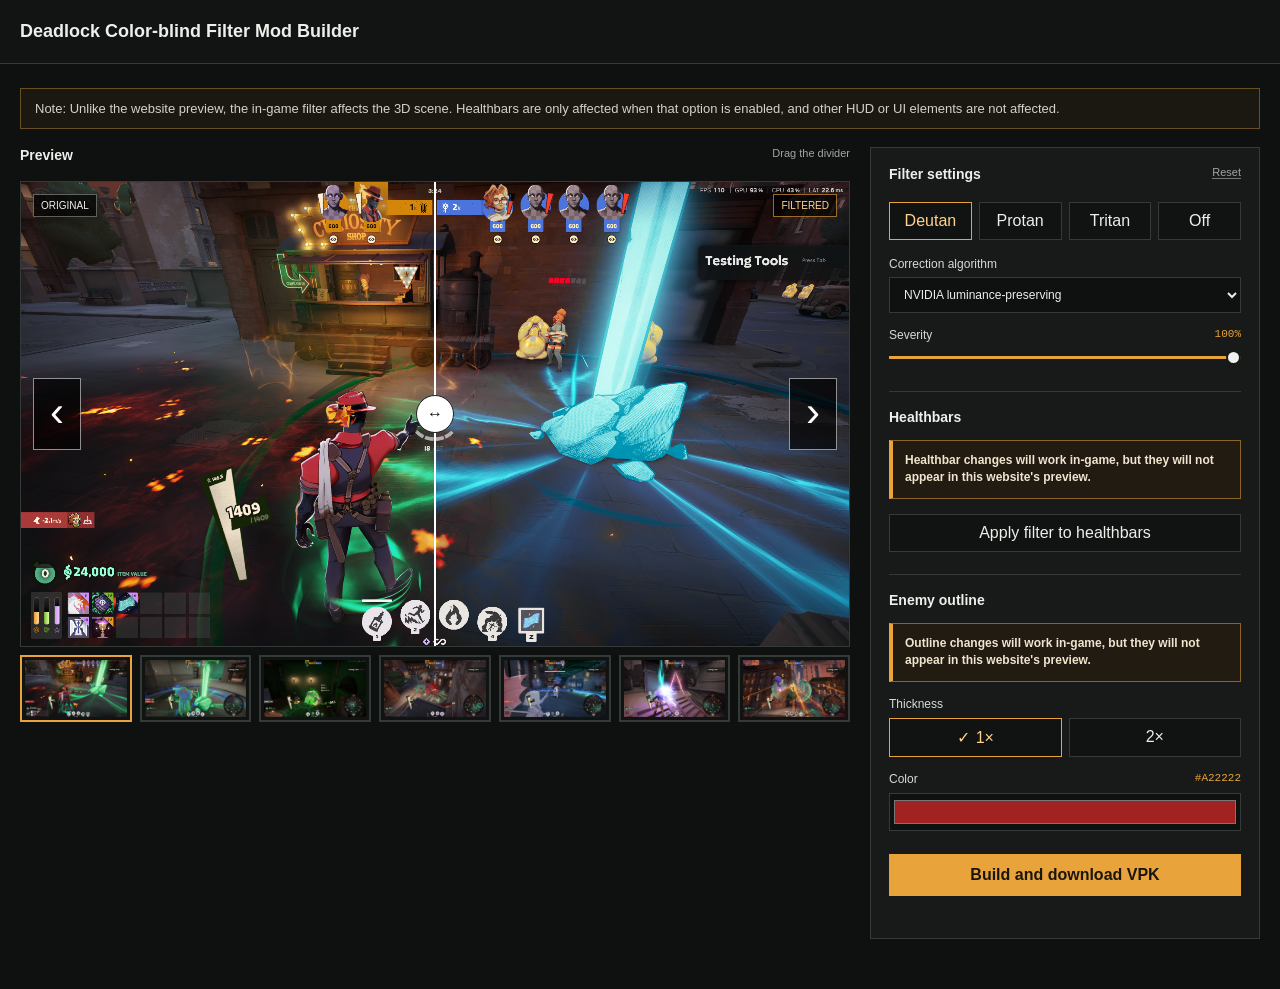
==== docs/index.html @ 35071fb4 "Add browser-only GitHub Pages builder" ====
<!doctype html>
<html lang="en">
<head>
  <meta charset="utf-8">
  <meta name="viewport" content="width=device-width, initial-scale=1">
  <title>Deadlock Color-blind Filter Mod Builder</title>
  <link rel="stylesheet" href="styles.css">
</head>
<body>
  <header>
    <h1>Deadlock Color-blind Filter Mod Builder</h1>
  </header>

  <main>
    <div class="notice">
      Note: Unlike the website preview, the in-game filter affects the 3D scene. Healthbars are only affected when that option is enabled, and other HUD or UI elements are not affected.
    </div>

    <div class="layout">
      <section class="preview-section">
        <div class="section-title">
          <h2>Preview</h2>
          <span>Drag the divider</span>
        </div>
        <div class="preview" id="preview">
          <canvas id="previewCanvas"></canvas>
          <span class="preview-label original">Original</span>
          <span class="preview-label filtered">Filtered</span>
          <div class="divider" id="divider" role="separator" aria-label="Comparison divider" tabindex="0">
            <button type="button" tabindex="-1" aria-hidden="true">↔</button>
          </div>
          <button class="preview-arrow previous" id="previousImage" type="button" aria-label="Previous preview image">&lsaquo;</button>
          <button class="preview-arrow next" id="nextImage" type="button" aria-label="Next preview image">&rsaquo;</button>
        </div>
        <div class="preview-thumbnails" id="previewThumbnails" aria-label="Preview images"></div>
      </section>

      <section class="settings">
        <div class="section-title">
          <h2>Filter settings</h2>
          <button class="link-button" id="resetButton" type="button">Reset</button>
        </div>

        <div class="preset-row" aria-label="Colorblind presets">
          <button type="button" data-mode="deutan">Deutan</button>
          <button type="button" data-mode="protan">Protan</button>
          <button type="button" data-mode="tritan">Tritan</button>
          <button type="button" data-mode="off">Off</button>
        </div>

        <label class="select-control">
          <span>Correction algorithm</span>
          <select id="algorithm">
            <option value="nvidia">NVIDIA luminance-preserving</option>
            <option value="classic">Classic daltonization</option>
          </select>
        </label>

        <div id="filterControls"></div>

        <hr>
        <h2>Healthbars</h2>
        <p class="outline-warning">Healthbar changes will work in-game, but they will not appear in this website's preview.</p>
        <button class="toggle-button" id="healthbarToggle" type="button" aria-pressed="false">Apply filter to healthbars</button>

        <hr>
        <h2>Enemy outline</h2>
        <p class="outline-warning">Outline changes will work in-game, but they will not appear in this website's preview.</p>
        <div class="outline-setting">
          <span class="choice-label">Thickness</span>
          <div class="outline-options" role="group" aria-label="Enemy outline thickness">
            <button type="button" data-thickness="1">1×</button>
            <button type="button" data-thickness="2">2×</button>
          </div>
        </div>
        <label class="color-control">
          <span>Color <output id="outlineColorValue">#A22222</output></span>
          <input id="outlineColor" type="color" value="#a22222">
        </label>

        <button class="build-button" id="downloadButton" type="button">Build and download VPK</button>
        <p class="status" id="buildStatus" role="status"></p>
      </section>
    </div>
  </main>

  <script src="browser_builder.js"></script>
  <script src="app.js"></script>
</body>
</html>
---- docs/styles.css ----
:root {
  color-scheme: dark;
  --background: #0e1110;
  --panel: #171a19;
  --border: #343a37;
  --text: #eeeeea;
  --muted: #a0a6a2;
  --accent: #e9a33b;
  font-family: "Segoe UI", Arial, sans-serif;
}

* { box-sizing: border-box; }
body { margin: 0; min-width: 320px; color: var(--text); background: var(--background); }
button, input, select { font: inherit; }

header {
  min-height: 64px;
  display: flex;
  align-items: center;
  padding: 0 max(20px, calc((100vw - 1400px) / 2));
  border-bottom: 1px solid var(--border);
  background: #111413;
}
header h1 { margin: 0; font-size: 18px; }

main { width: min(1400px, calc(100% - 40px)); margin: 24px auto 50px; }
.notice { margin-bottom: 18px; padding: 12px 14px; border: 1px solid #685024; background: #1b1811; color: #d5d1c8; font-size: 13px; }
.layout { display: grid; grid-template-columns: minmax(0, 1fr) 390px; gap: 20px; align-items: start; }
.preview-section { min-width: 0; }
.section-title { min-height: 34px; display: flex; justify-content: space-between; align-items: start; }
.section-title h2, .settings > h2 { margin: 0 0 12px; font-size: 14px; }
.section-title span { color: var(--muted); font-size: 11px; }

.preview { position: relative; overflow: hidden; aspect-ratio: 1916 / 1076; border: 1px solid var(--border); background: #050606; cursor: col-resize; touch-action: none; user-select: none; }
#previewCanvas { display: block; width: 100%; height: 100%; pointer-events: none; }
.preview-label { position: absolute; top: 12px; padding: 5px 7px; border: 1px solid rgba(255,255,255,.35); background: rgba(0,0,0,.65); font-size: 10px; text-transform: uppercase; }
.preview-label.original { left: 12px; }
.preview-label.filtered { right: 12px; color: #ffd592; border-color: rgba(233,163,59,.65); }
.divider { position: absolute; top: 0; bottom: 0; left: 50%; width: 2px; transform: translateX(-1px); background: #fff; outline: none; pointer-events: none; }
.divider button { position: absolute; top: 50%; left: 50%; width: 38px; height: 38px; transform: translate(-50%, -50%); border: 1px solid #222; border-radius: 50%; color: #111; background: #fff; font-weight: 700; pointer-events: none; }
.divider:focus button { box-shadow: 0 0 0 3px var(--accent); }
.preview-arrow { position: absolute; z-index: 3; top: 50%; width: 48px; height: 72px; padding: 0 0 5px; transform: translateY(-50%); border: 1px solid rgba(255,255,255,.55); color: #fff; background: rgba(0,0,0,.68); font-size: 42px; line-height: 1; cursor: pointer; }
.preview-arrow:hover, .preview-arrow:focus-visible { border-color: var(--accent); color: #ffd38e; background: rgba(0,0,0,.85); outline: none; }
.preview-arrow.previous { left: 12px; }
.preview-arrow.next { right: 12px; }
.preview-arrow:disabled { display: none; }
.preview-thumbnails { display: flex; gap: 8px; margin-top: 8px; overflow-x: auto; }
.preview-thumbnail { flex: 1 1 0; min-width: 90px; padding: 3px; border: 2px solid var(--border); background: #101312; cursor: pointer; }
.preview-thumbnail:hover { border-color: #747d78; }
.preview-thumbnail.active { border-color: var(--accent); }
.preview-thumbnail img { display: block; width: 100%; aspect-ratio: 16 / 9; object-fit: cover; }

.settings { padding: 18px; border: 1px solid var(--border); background: var(--panel); }
.link-button { padding: 0; border: 0; border-bottom: 1px solid #777; color: var(--muted); background: transparent; font-size: 11px; cursor: pointer; }
.preset-row { display: grid; grid-template-columns: repeat(4, 1fr); gap: 7px; margin: 2px 0 17px; }
.preset-row button, .outline-options button, .toggle-button { padding: 9px 6px; border: 1px solid var(--border); color: var(--text); background: #101312; cursor: pointer; }
.preset-row button.active, .outline-options button.active, .toggle-button.active { border-color: var(--accent); color: #ffd38e; }
.toggle-button { width: 100%; }
.outline-options button.active::before, .toggle-button.active::before { margin-right: 6px; content: "✓"; }

.select-control { display: grid; gap: 6px; margin: 13px 0; color: #d7dad7; font-size: 12px; }
select { width: 100%; padding: 9px 10px; border: 1px solid var(--border); color: var(--text); background: #0e1110; }
.help { margin: -4px 0 15px; color: var(--muted); font-size: 11px; line-height: 1.45; }

.range-control { display: block; margin: 15px 0; }
.range-control > span, .color-control > span { display: flex; justify-content: space-between; margin-bottom: 7px; color: #d7dad7; font-size: 12px; }
output { color: var(--accent); font-family: Consolas, monospace; font-size: 11px; }
input[type="range"] { width: 100%; height: 16px; margin: 0; appearance: none; background: transparent; cursor: pointer; }
input[type="range"]::-webkit-slider-runnable-track { height: 3px; background: linear-gradient(90deg, var(--accent) var(--fill), #3a403d var(--fill)); }
input[type="range"]::-webkit-slider-thumb { width: 15px; height: 15px; margin-top: -6px; appearance: none; border: 2px solid #161918; border-radius: 50%; background: #f1f1ed; }
input[type="range"]::-moz-range-track { height: 3px; background: #3a403d; }
input[type="range"]::-moz-range-progress { height: 3px; background: var(--accent); }
input[type="range"]::-moz-range-thumb { width: 13px; height: 13px; border: 2px solid #161918; border-radius: 50%; background: #f1f1ed; }
.range-control.disabled { opacity: .35; }
.range-control.disabled input { cursor: not-allowed; }
.range-control.hidden { display: none; }

hr { margin: 22px 0 17px; border: 0; border-top: 1px solid var(--border); }
.outline-setting { margin: 15px 0; }
.choice-label { display: block; margin-bottom: 7px; color: #d7dad7; font-size: 12px; }
.outline-options { display: grid; grid-template-columns: repeat(2, 1fr); gap: 7px; }
.color-control { display: block; margin: 15px 0; }
.color-control input { width: 100%; height: 38px; padding: 2px; border: 1px solid var(--border); background: #0e1110; cursor: pointer; }
.outline-warning { margin: 15px 0; padding: 11px 12px; border: 1px solid #8a6328; border-left: 4px solid var(--accent); color: #f2e5cf; background: #211b12; font-size: 12px; font-weight: 700; line-height: 1.45; }
.build-button { width: 100%; margin-top: 8px; padding: 12px; border: 0; color: #1a150d; background: var(--accent); font-weight: 700; cursor: pointer; }
.build-button:hover { background: #ffb24b; }
.build-button:disabled { opacity: .55; cursor: wait; }
.status { margin: 8px 0 0; min-height: 16px; color: var(--muted); font-size: 10px; text-align: center; }
.status.error { color: #ed8070; }
.status.success { color: #74d3a0; }
@media (max-width: 900px) {
  .layout { grid-template-columns: 1fr; }
  .settings { width: 100%; }
}

@media (max-width: 520px) {
  header { padding: 0 12px; }
  header h1 { font-size: 15px; }
  main { width: calc(100% - 24px); margin-top: 12px; }
}
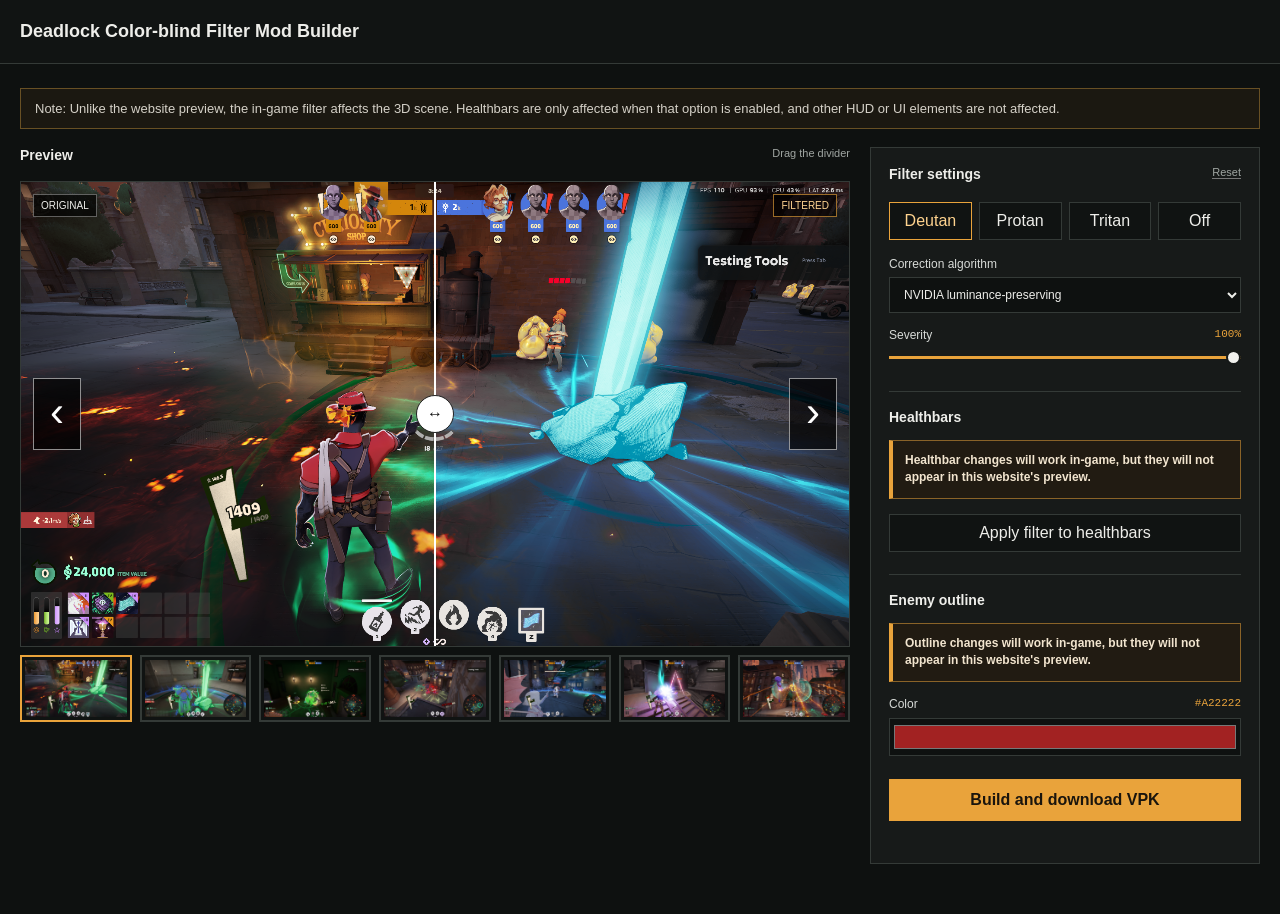
==== commit a2d1b963: "Remove outline thickness from website builder" ====
--- a/docs/index.html
+++ b/docs/index.html
@@ -66,13 +66,6 @@
         <hr>
         <h2>Enemy outline</h2>
         <p class="outline-warning">Outline changes will work in-game, but they will not appear in this website's preview.</p>
-        <div class="outline-setting">
-          <span class="choice-label">Thickness</span>
-          <div class="outline-options" role="group" aria-label="Enemy outline thickness">
-            <button type="button" data-thickness="1">1×</button>
-            <button type="button" data-thickness="2">2×</button>
-          </div>
-        </div>
         <label class="color-control">
           <span>Color <output id="outlineColorValue">#A22222</output></span>
           <input id="outlineColor" type="color" value="#a22222">
@@ -85,6 +78,7 @@
   </main>
 
   <script src="browser_builder.js"></script>
+  <script data-goatcounter="https://zeppp.goatcounter.com/count" async src="//gc.zgo.at/count.js"></script>
   <script src="app.js"></script>
 </body>
 </html>
--- a/docs/styles.css
+++ b/docs/styles.css
@@ -53,10 +53,10 @@
 .settings { padding: 18px; border: 1px solid var(--border); background: var(--panel); }
 .link-button { padding: 0; border: 0; border-bottom: 1px solid #777; color: var(--muted); background: transparent; font-size: 11px; cursor: pointer; }
 .preset-row { display: grid; grid-template-columns: repeat(4, 1fr); gap: 7px; margin: 2px 0 17px; }
-.preset-row button, .outline-options button, .toggle-button { padding: 9px 6px; border: 1px solid var(--border); color: var(--text); background: #101312; cursor: pointer; }
-.preset-row button.active, .outline-options button.active, .toggle-button.active { border-color: var(--accent); color: #ffd38e; }
+.preset-row button, .toggle-button { padding: 9px 6px; border: 1px solid var(--border); color: var(--text); background: #101312; cursor: pointer; }
+.preset-row button.active, .toggle-button.active { border-color: var(--accent); color: #ffd38e; }
 .toggle-button { width: 100%; }
-.outline-options button.active::before, .toggle-button.active::before { margin-right: 6px; content: "✓"; }
+.toggle-button.active::before { margin-right: 6px; content: "✓"; }
 
 .select-control { display: grid; gap: 6px; margin: 13px 0; color: #d7dad7; font-size: 12px; }
 select { width: 100%; padding: 9px 10px; border: 1px solid var(--border); color: var(--text); background: #0e1110; }
@@ -76,9 +76,6 @@
 .range-control.hidden { display: none; }
 
 hr { margin: 22px 0 17px; border: 0; border-top: 1px solid var(--border); }
-.outline-setting { margin: 15px 0; }
-.choice-label { display: block; margin-bottom: 7px; color: #d7dad7; font-size: 12px; }
-.outline-options { display: grid; grid-template-columns: repeat(2, 1fr); gap: 7px; }
 .color-control { display: block; margin: 15px 0; }
 .color-control input { width: 100%; height: 38px; padding: 2px; border: 1px solid var(--border); background: #0e1110; cursor: pointer; }
 .outline-warning { margin: 15px 0; padding: 11px 12px; border: 1px solid #8a6328; border-left: 4px solid var(--accent); color: #f2e5cf; background: #211b12; font-size: 12px; font-weight: 700; line-height: 1.45; }
